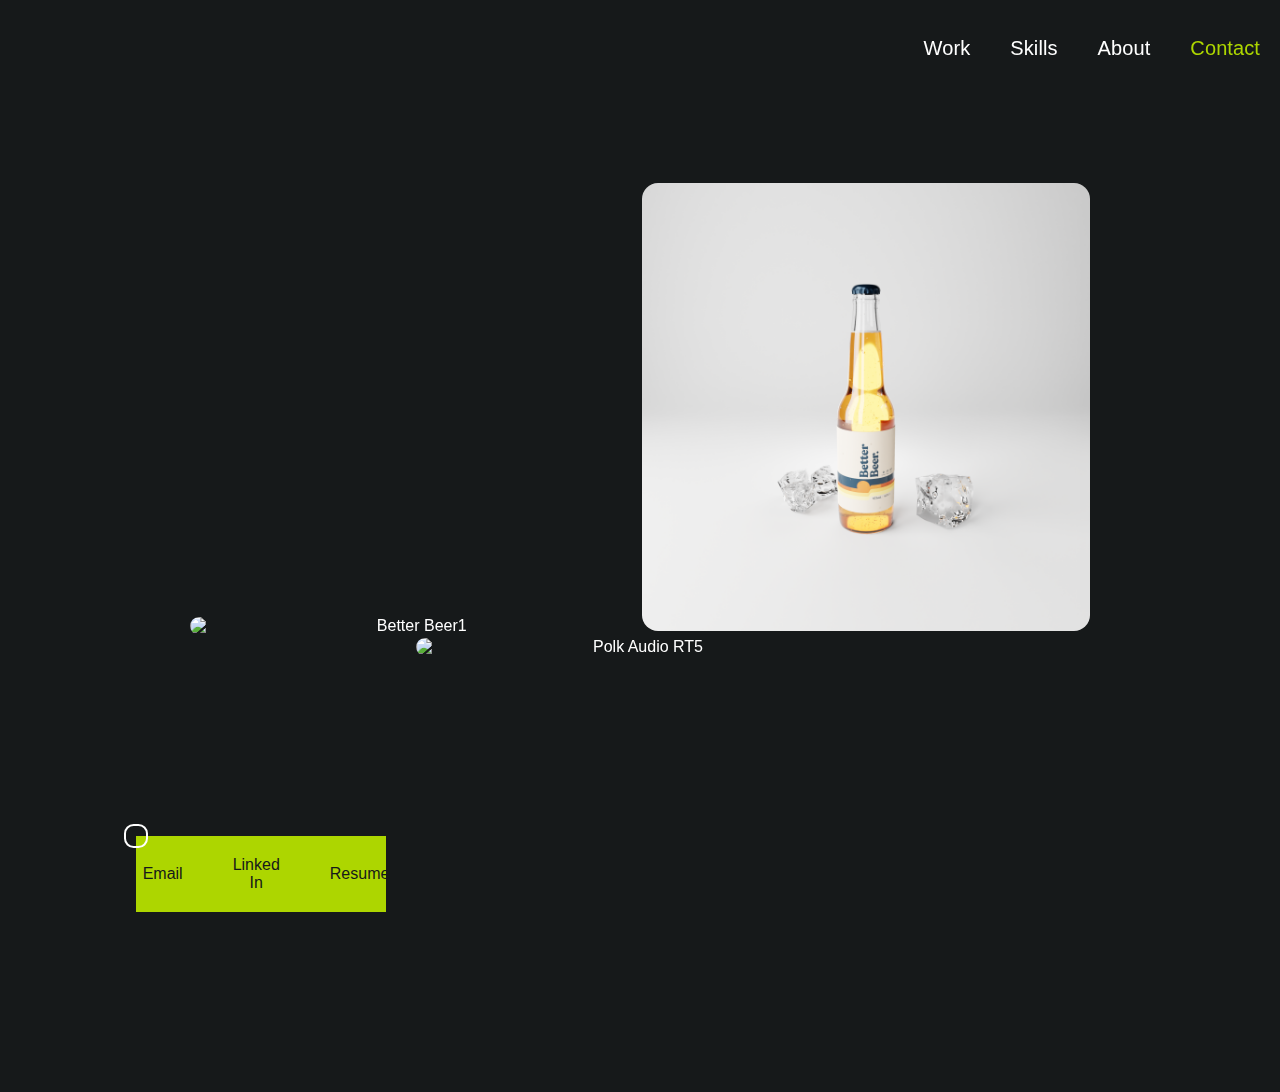
==== casestudies/3dwork.html @ d709fe8d "organised css/html into seperate files" ====
<!DOCTYPE html>
<html lang="en">

<head>
  <meta charset="UTF-8">
  <meta http-equiv="X-UA-Compatible" content="IE=edge">
  <meta name="viewport" content="width=device-width, initial-scale=1.0">
  <title>Sam Peucker Design 😇</title>
  <link href="https://cdn.jsdelivr.net/npm/bootstrap@5.1.3/dist/css/bootstrap.min.css" rel="stylesheet" integrity="sha384-1BmE4kWBq78iYhFldvKuhfTAU6auU8tT94WrHftjDbrCEXSU1oBoqyl2QvZ6jIW3" crossorigin="anonymous">
  <link rel="stylesheet" href="../css/base.css">
  <link rel="stylesheet" href="../css/renders.css">

  <link rel="preconnect" href="https://fonts.googleapis.com">
  <link rel="preconnect" href="https://fonts.gstatic.com" crossorigin>
  <link href="https://fonts.googleapis.com/css2?family=Open+Sans&display=swap" rel="stylesheet">
  <script src="https://kit.fontawesome.com/3237eade4a.js" crossorigin="anonymous"></script>
  <script src="https://unpkg.com/scrollreveal"></script>

  <!-- Hotjar Tracking Code for https://sampeucker.github.io/portfolio/ -->
<script>
  (function(h,o,t,j,a,r){
      h.hj=h.hj||function(){(h.hj.q=h.hj.q||[]).push(arguments)};
      h._hjSettings={hjid:2807323,hjsv:6};
      a=o.getElementsByTagName('head')[0];
      r=o.createElement('script');r.async=1;
      r.src=t+h._hjSettings.hjid+j+h._hjSettings.hjsv;
      a.appendChild(r);
  })(window,document,'https://static.hotjar.com/c/hotjar-','.js?sv=');
</script>

  <!-- Global site tag (gtag.js) - Google Analytics -->
<script async src="https://www.googletagmanager.com/gtag/js?id=G-L3JFZVRJGE"></script>
<script>
  window.dataLayer = window.dataLayer || [];
  function gtag(){dataLayer.push(arguments);}
  gtag('js', new Date());

  gtag('config', 'G-L3JFZVRJGE');
</script>
</head>

<body>
  <nav>
    <div id="navBody">
      <a href="#workBody" class="navItem work">Work</a>
      <a href="#skillsBody" class="navItem skills">Skills</a>
      <a href="#aboutBody" class="navItem about">About</a> 
      <a href="#contactPop" data-bs-toggle="offcanvas" role="button" class="navItem accent contact">Contact</a>
    </div>
  </nav>

  <section id="renders">
    <div>
        <img class="zoomImage intense" src="../assets/beerfinal2.png" alt="Better Beer1" data-title="Better beer bottle concept">
        <img class="zoomImage intense" src="../assets/bottleprogress3.png" alt="Better Beer2" data-title="Better beer bottle concept 2">
    </div>
    <div>
        <img class="zoomImage intense" src="../assets/polkAudio.png" alt="Polk Audio RT5" data-title="Polk Audio RT5">
    </div>
</section>

  <section class="elements">
    <div class="cursor"></div>
    <div class="offcanvas offcanvas-end" tabindex="-1" data-bs-scroll="true" id="contactPop">
      <a class="contactItem" href="mailto: sampeucker20@gmail.com">
        <i class="fa-solid fa-envelope"></i>
        Email</a>
      <a class="contactItem" href="https://www.linkedin.com/in/sam-peucker-2a1175230/" target="_blank">
        <i class="fa-brands fa-linkedin"></i>Linked In</a>
      <a class="contactItem" href="../assets/resume2022.pdf" target="_blank">
        <i class="fa-solid fa-paperclip"></i>Resume</a>
    </div>
  </section>



  <script>
    window.onload = function() {
        // Intensify all images with the 'intense' classname.
        var elements = document.querySelectorAll( '.intense' );
        Intense( elements );
    }
        </script>

</body>
<script src="https://cdn.jsdelivr.net/npm/bootstrap@5.1.3/dist/js/bootstrap.bundle.min.js" integrity="sha384-ka7Sk0Gln4gmtz2MlQnikT1wXgYsOg+OMhuP+IlRH9sENBO0LRn5q+8nbTov4+1p" crossorigin="anonymous"></script>
<script src="../js/index.js"></script>
<script src="https://ajax.googleapis.com/ajax/libs/jquery/3.1.0/jquery.min.js"></script>
<script src="../js/tilt.jquery.js"></script>
<script src="../js/intense.js"></script>
</html>
---- css/base.css ----
html, body {
    /*font-family: 'Open Sans', sans-serif;*/
    font-family: "HelveticaNeue-Light", "Helvetica Neue Light", "Helvetica Neue", Helvetica, Arial, "Lucida Grande", sans-serif; 
    font-weight: 300;
    font-weight: 300;
    background-color: #16191A;
    color: white;
    -webkit-font-smoothing: antialiased;
    scroll-behavior: smooth;
    cursor: none;
    box-sizing: border-box;

 }


 nav {
    position: fixed;
    top: 0;
    left: 0;
    width: 100%;
    z-index: 100;
    padding: 20px 0px;
}

#navBody {
    display: flex;
    justify-content: flex-end;
}

.navItem {
    font-family: "HelviticaNeue-Medium", "Helvetica Neue Medium", "HelveticaNeue-Light", "Helvetica Neue Light", "Helvetica Neue", Helvetica, Arial, "Lucida Grande", sans-serif; 
    font-style: normal;
    font-weight: 500;
    font-size: 20px;
    text-align: center;
    letter-spacing: 0.005em;
    line-height: 16px;
    padding: 20px;
    backdrop-filter: blur(00.3rem);
}



.navItem:hover {
    border-bottom: 2px solid white;
    margin-bottom: -2px;
    color: #ADD600;
    cursor: none;
}

.contact:hover {
    border-bottom: 2px solid #ADD600;
    margin-bottom: -2px;
}

@media screen and (max-width: 600px) {
    .quote {
        font-size: 26px !important;
    }
    .skillCard svg {
        width: 85px;
    }
    .skillCard {
        margin: 10px;
    }
    nav {
        display: none;
    }
    .cursor {
        display: none;
    }
    html {
        overflow: auto;
    }
}



.offcanvas {
    width: 250px;
    background-color: #add600;
    display: flex;
    z-index: 1041;
    justify-content: center;

}

.contactItem {
    font-size: 16px;
    display: flex;
    margin: 15px;
    align-items: center;
    color: #16191A;
    padding: 5px;
    border-radius: 0.2rem;
    justify-content: center;
}

.contactItem:hover {
    color: #16191A;
    background-color: #cbcbcb;
}


i {
    font-size: 24px;
    margin-right: 10px  ;
}

a {
    all: unset;
}


.cursor {
    width: 20px;
    height: 20px;
    border-radius: 40%;
    border: solid white 2px;
    pointer-events: none;
    transform: translate(-50%, -50%);
    position: fixed;
    z-index: 1042;
}
---- css/renders.css ----
html, body {
    font-family: "HelveticaNeue-Light", "Helvetica Neue Light", "Helvetica Neue", Helvetica, Arial, "Lucida Grande", sans-serif; 
    font-weight: 300;
    font-weight: 300;
    background-color: #16191A;
    color: white;
    -webkit-font-smoothing: antialiased;
    scroll-behavior: smooth;
    cursor: none;
    box-sizing: border-box;
}

.arrow  {
    padding: 20px;
}

.accent {
    color: #ADD600;
}

a {
    all: unset;
}

section {
    margin: 20vh 10vw;
    text-align: center;
}


.zoomImage {
    width: 35vw;
    display: inline-block;
    -webkit-backface-visibility: hidden;
    -ms-transform: translateZ(0);
    -webkit-transform: translateZ(0); 
    transform: translateZ(0);
    border-radius: 1rem;
    margin-top: 0.2rem;
}
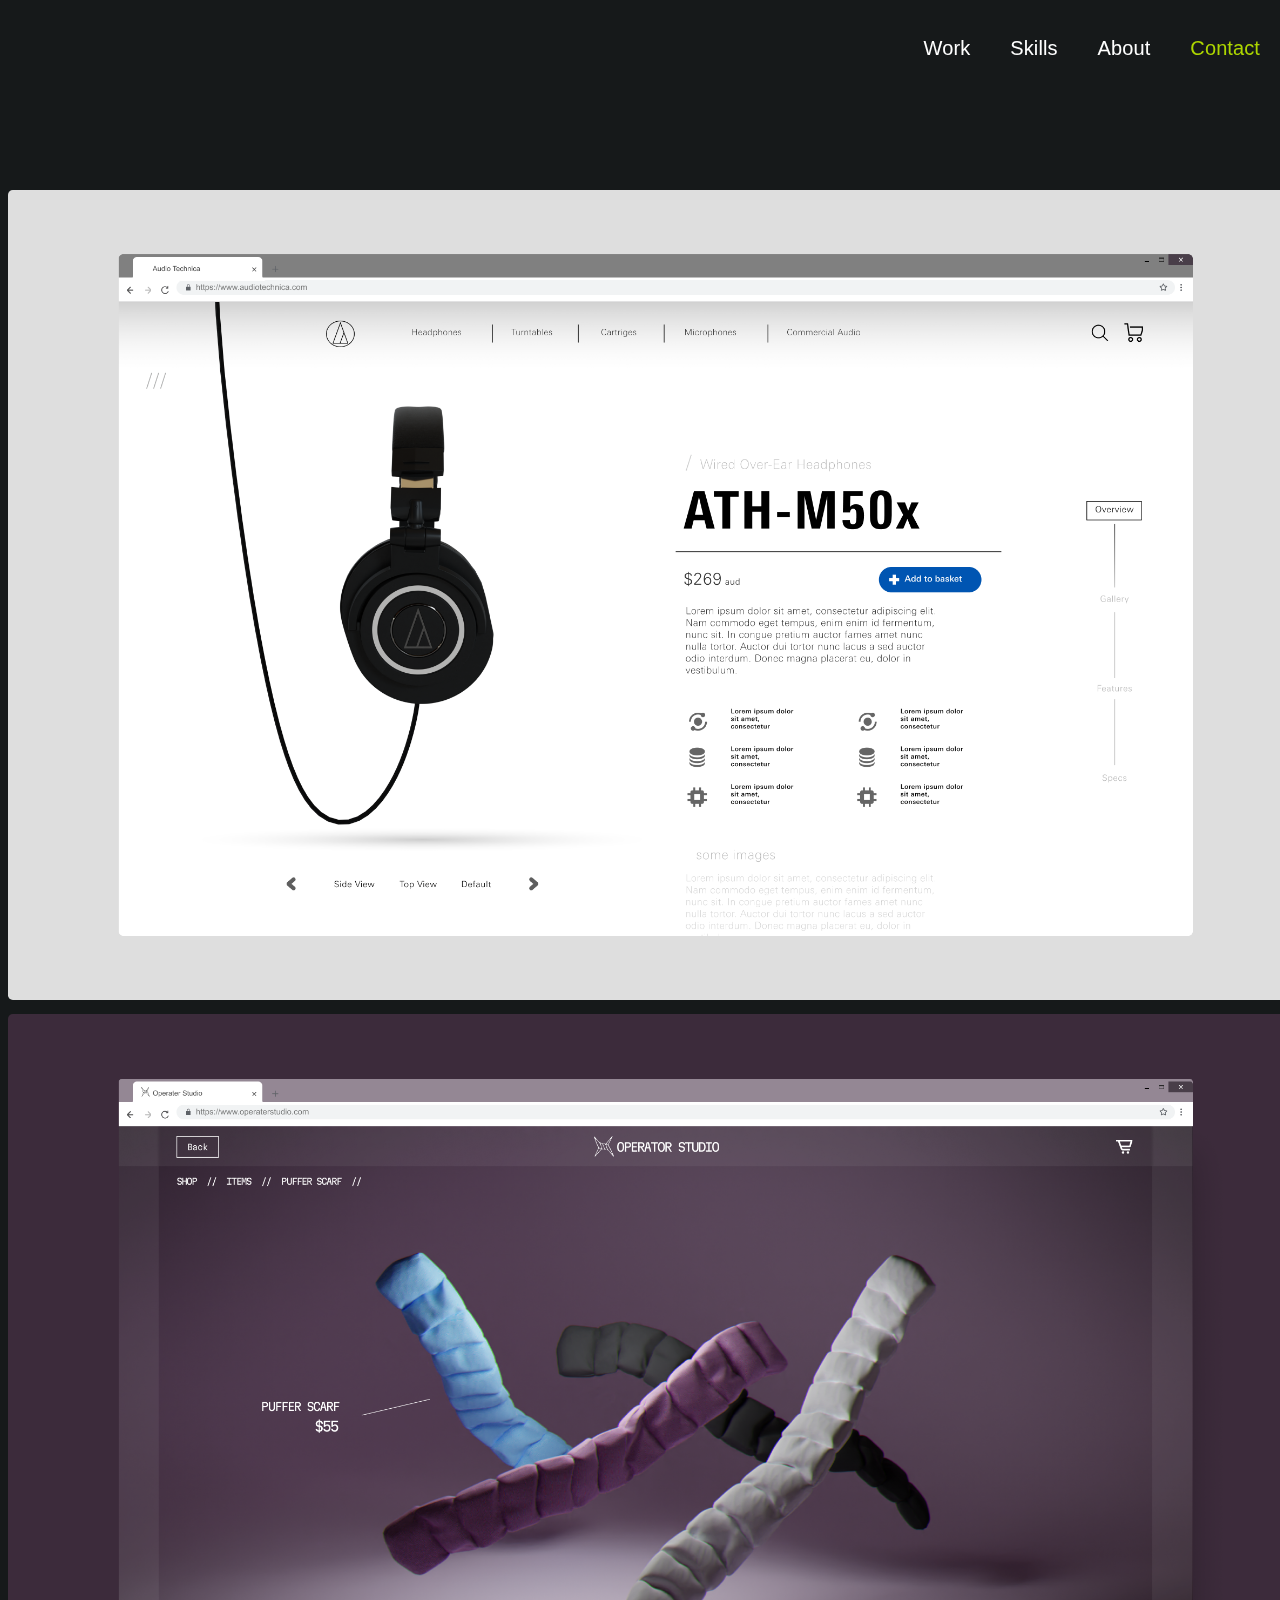
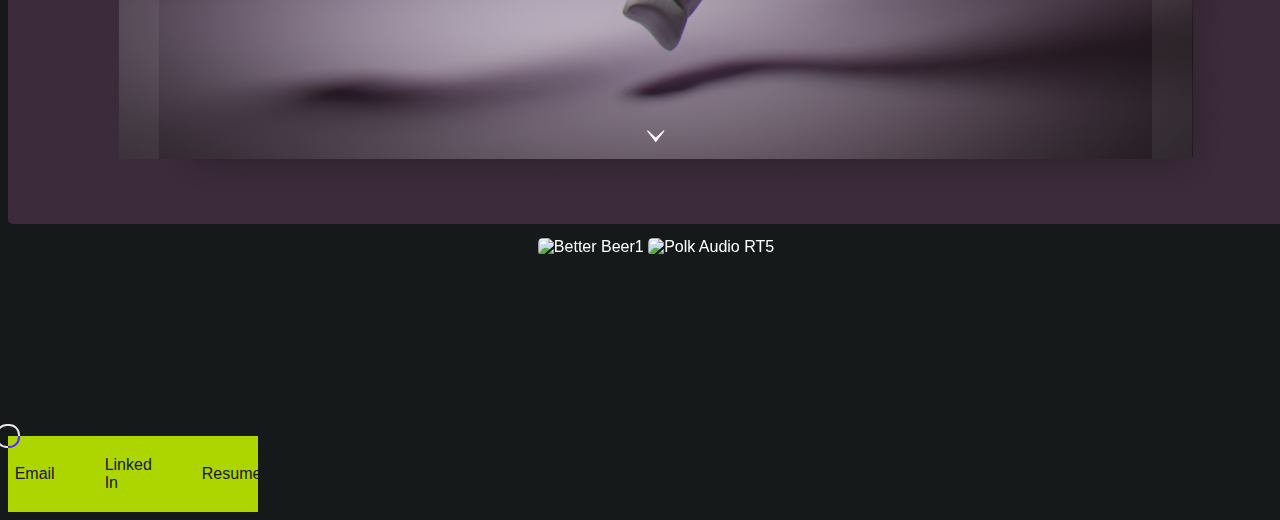
==== commit 0937c6fe: "added to renders" ====
--- a/casestudies/3dwork.html
+++ b/casestudies/3dwork.html
@@ -51,13 +51,34 @@
 
   <section id="renders">
     <div>
-        <img class="zoomImage intense" src="../assets/beerfinal2.png" alt="Better Beer1" data-title="Better beer bottle concept">
-        <img class="zoomImage intense" src="../assets/bottleprogress3.png" alt="Better Beer2" data-title="Better beer bottle concept 2">
-    </div>
+
+
+        <img class="displayFull" src="../assets/athm50x.png" alt="Headphones" data-title="Audio Technica re">
+        <img class="displayFull" src="../assets/scarf.png" alt="Puffer Scarf mockup" data-title="Operater Studio mockup">
+        <img class="displayHalf intense" src="../assets/beerfinal2.png" alt="Better Beer1" data-title="Better beer bottle concept">
+        <img class="displayHalf intense" src="../assets/polkAudio.png" alt="Polk Audio RT5" data-title="Polk Audio RT5">
     <div>
-        <img class="zoomImage intense" src="../assets/polkAudio.png" alt="Polk Audio RT5" data-title="Polk Audio RT5">
     </div>
 </section>
+
+
+
+
+
+
+
+
+
+
+
+
+
+
+
+
+
+
+
 
   <section class="elements">
     <div class="cursor"></div>
@@ -71,6 +92,24 @@
         <i class="fa-solid fa-paperclip"></i>Resume</a>
     </div>
   </section>
+
+
+
+
+
+
+
+
+
+
+
+
+
+
+
+
+
+
 
 
 
--- a/css/base.css
+++ b/css/base.css
@@ -111,14 +111,18 @@
     all: unset;
 }
 
+.accent {
+    color: #ADD600;
+}
 
 .cursor {
     width: 20px;
     height: 20px;
-    border-radius: 40%;
     border: solid white 2px;
+    border-radius: 45%;
     pointer-events: none;
     transform: translate(-50%, -50%);
     position: fixed;
     z-index: 1042;
+    mix-blend-mode: difference;
 }
--- a/css/renders.css
+++ b/css/renders.css
@@ -22,19 +22,34 @@
     all: unset;
 }
 
-section {
-    margin: 20vh 10vw;
+#renders {
+    margin: 20vh 0vw !important; 
     text-align: center;
+    display: flex;
+    justify-content: space-evenly;
 }
 
 
-.zoomImage {
-    width: 35vw;
-    display: inline-block;
+
+
+.displayFull {
+    height: 90vh;
     -webkit-backface-visibility: hidden;
     -ms-transform: translateZ(0);
     -webkit-transform: translateZ(0); 
     transform: translateZ(0);
-    border-radius: 1rem;
-    margin-top: 0.2rem;
+    border-radius: 0.3rem;
+    margin-top: 10px;
 }
+
+
+
+.displayHalf {
+    width: 45%;
+    margin-top: 10px;
+    -webkit-backface-visibility: hidden;
+    -ms-transform: translateZ(0);
+    -webkit-transform: translateZ(0); 
+    transform: translateZ(0);
+    border-radius: 0.3rem;
+}
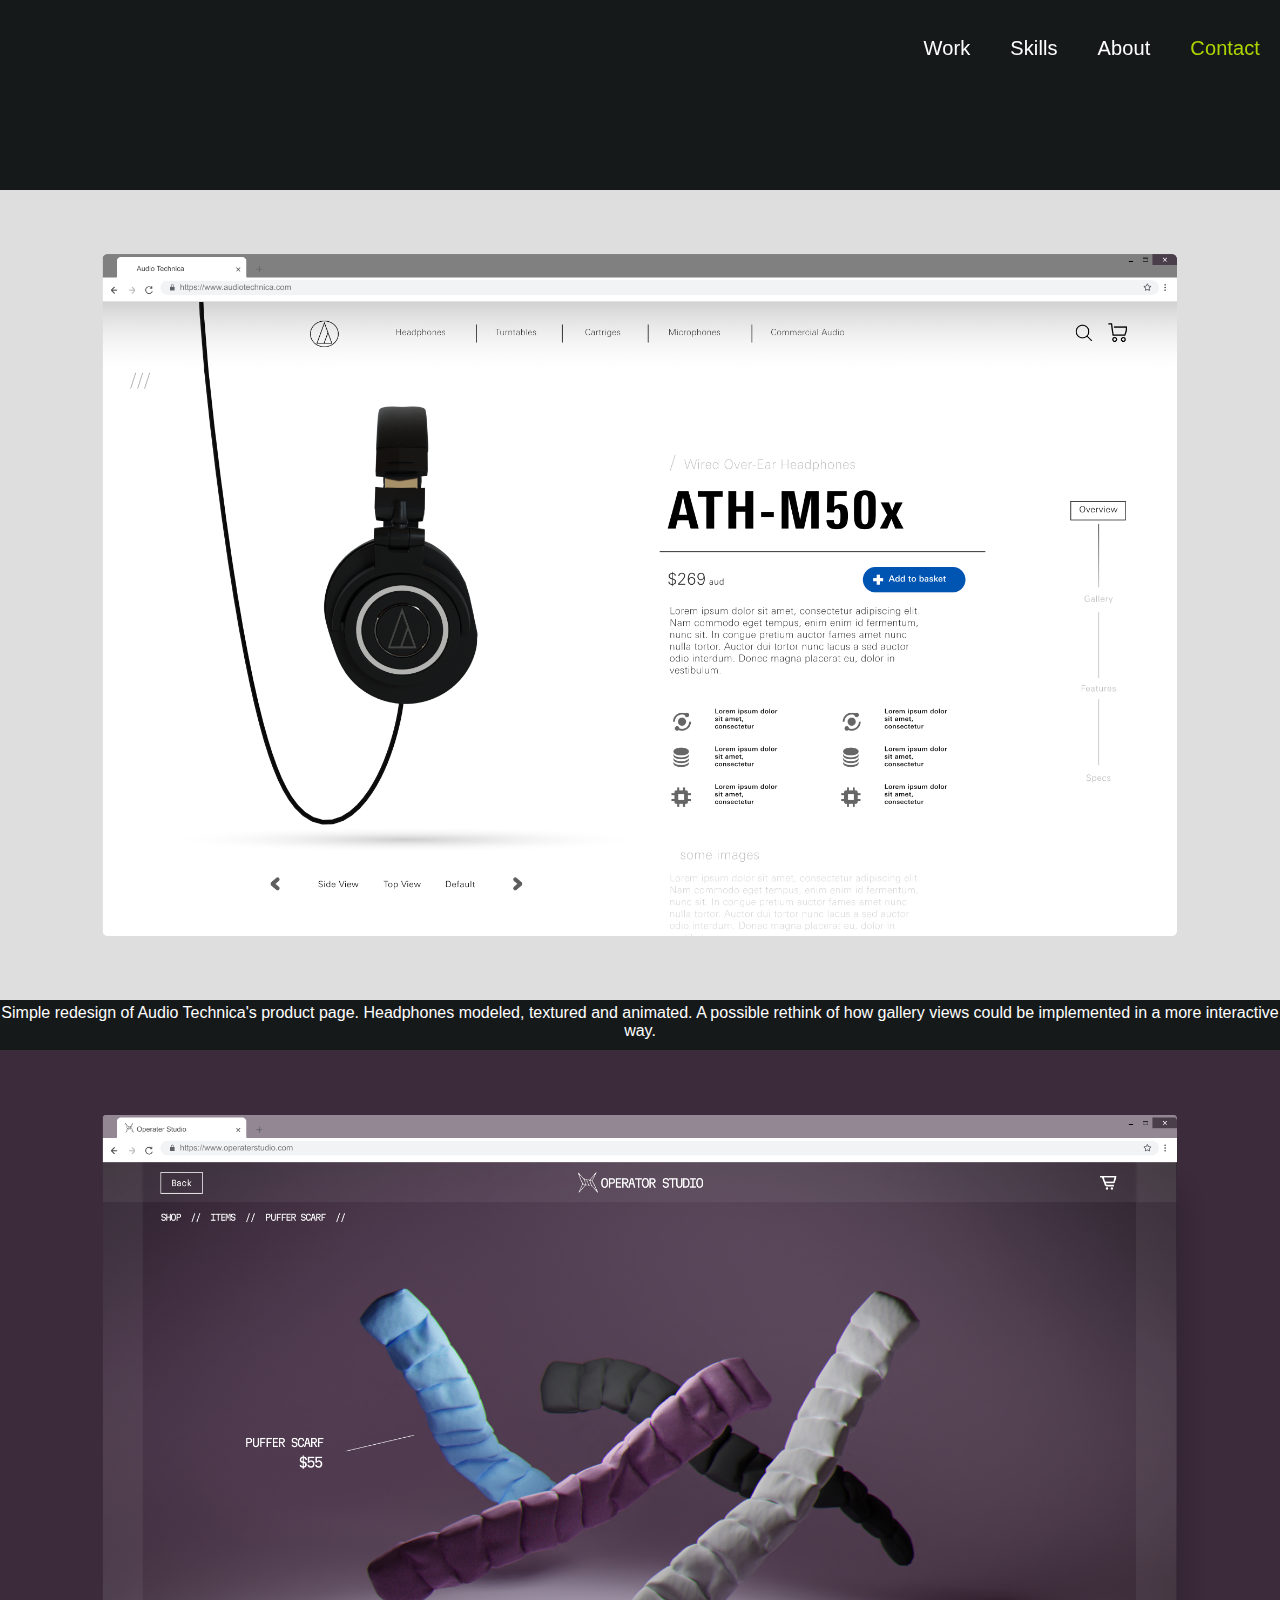
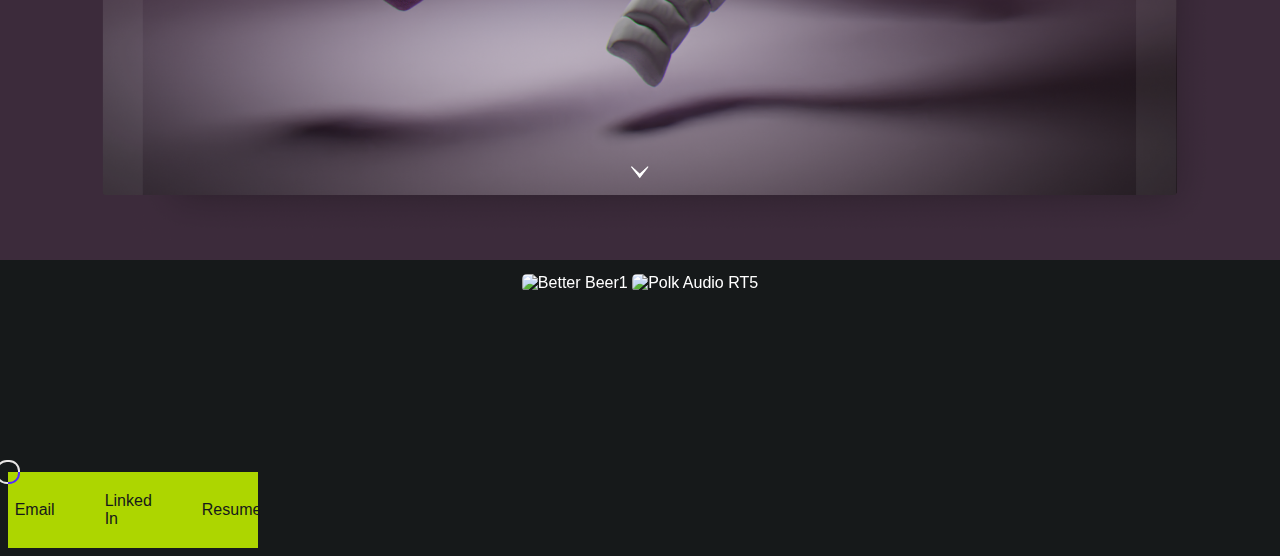
==== commit 5ad5aa20: "okiedokie" ====
--- a/casestudies/3dwork.html
+++ b/casestudies/3dwork.html
@@ -53,7 +53,8 @@
     <div>
 
 
-        <img class="displayFull" src="../assets/athm50x.png" alt="Headphones" data-title="Audio Technica re">
+        <img class="displayFull" src="../assets/athm50x.png" alt="Headphones" data-title="Audio Technica redesign">
+        <div class="description">Simple redesign of Audio Technica's product page. Headphones modeled, textured and animated. A possible rethink of how gallery views could be implemented in a more interactive way.</div>
         <img class="displayFull" src="../assets/scarf.png" alt="Puffer Scarf mockup" data-title="Operater Studio mockup">
         <img class="displayHalf intense" src="../assets/beerfinal2.png" alt="Better Beer1" data-title="Better beer bottle concept">
         <img class="displayHalf intense" src="../assets/polkAudio.png" alt="Polk Audio RT5" data-title="Polk Audio RT5">
--- a/css/renders.css
+++ b/css/renders.css
@@ -26,7 +26,7 @@
     margin: 20vh 0vw !important; 
     text-align: center;
     display: flex;
-    justify-content: space-evenly;
+    justify-content: center;
 }
 
 
@@ -42,6 +42,10 @@
     margin-top: 10px;
 }
 
+.description {
+   display: inline-block;
+    
+}
 
 
 .displayHalf {
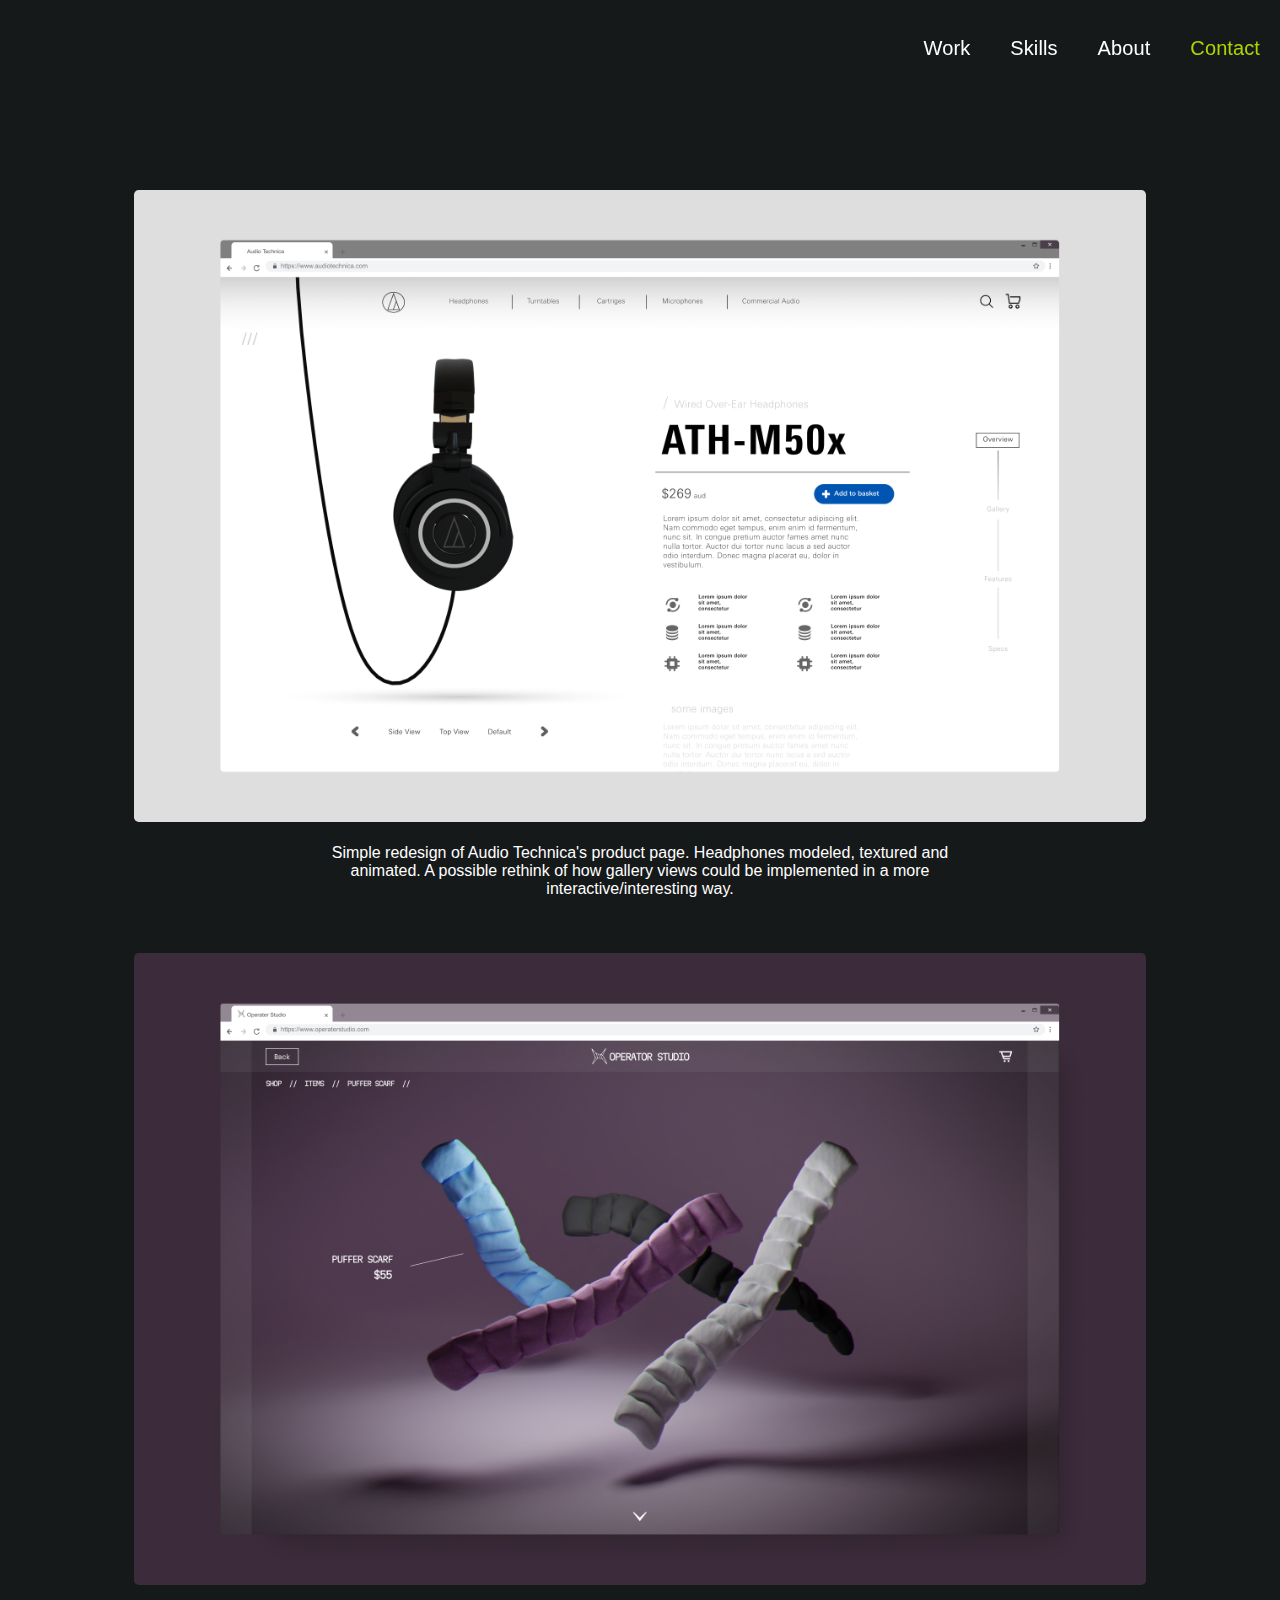
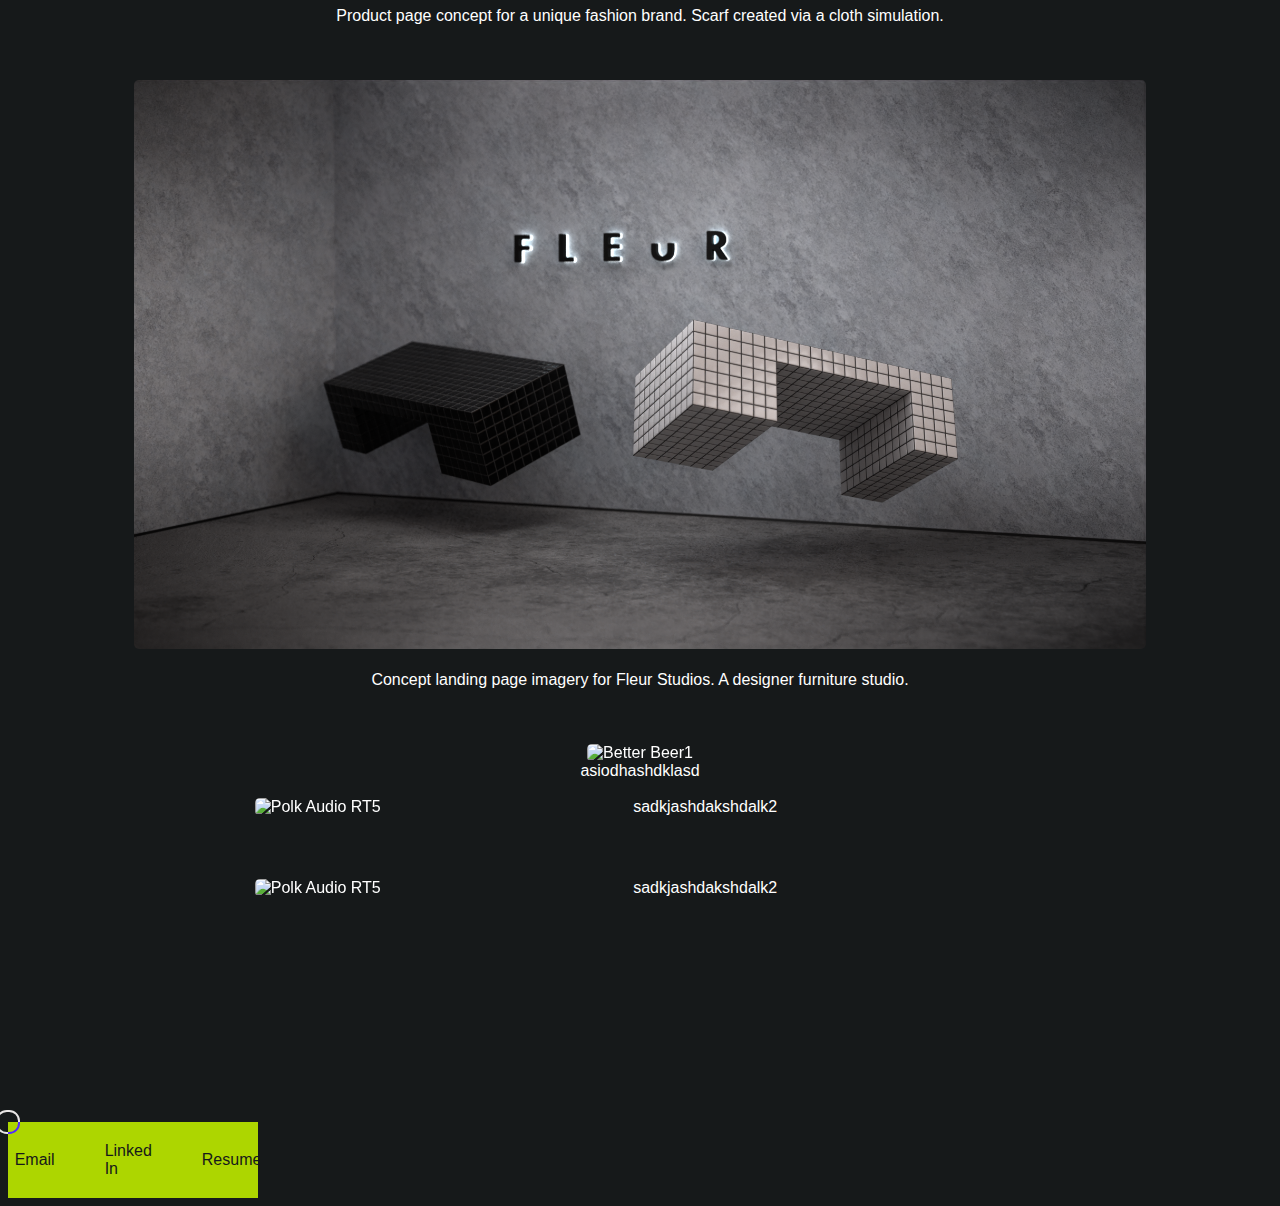
==== commit 1570840f: "fixed assets" ====
--- a/casestudies/3dwork.html
+++ b/casestudies/3dwork.html
@@ -53,12 +53,27 @@
     <div>
 
 
-        <img class="displayFull" src="../assets/athm50x.png" alt="Headphones" data-title="Audio Technica redesign">
-        <div class="description">Simple redesign of Audio Technica's product page. Headphones modeled, textured and animated. A possible rethink of how gallery views could be implemented in a more interactive way.</div>
+       <div class="container"> 
+      <img class="displayFull" src="../assets/athm50x.png" alt="Headphones" data-title="Audio Technica redesign">
+        <div class="description">Simple redesign of Audio Technica's product page. Headphones modeled, textured and animated. A possible rethink of how gallery views could be implemented in a more interactive/interesting way.</div>
+      </div>
+      <div class="container">
         <img class="displayFull" src="../assets/scarf.png" alt="Puffer Scarf mockup" data-title="Operater Studio mockup">
+     <div class="description">Product page concept for a unique fashion brand. Scarf created via a cloth simulation.</div>
+      </div>
+      <div class="container">
+        <img class="displayFull" src="../assets/fleur.png" alt="Puffer Scarf mockup" data-title="Operater Studio mockup">
+     <div class="description">Concept landing page imagery for Fleur Studios. A designer furniture studio.</div>
+      </div>
+
         <img class="displayHalf intense" src="../assets/beerfinal2.png" alt="Better Beer1" data-title="Better beer bottle concept">
+       <div class="decription">asiodhashdklasd</div>
         <img class="displayHalf intense" src="../assets/polkAudio.png" alt="Polk Audio RT5" data-title="Polk Audio RT5">
-    <div>
+   <div class="description">sadkjashdakshdalk2</div>
+        <div>
+          <img class="displayHalf intense" src="../assets/ck.png" alt="Polk Audio RT5" data-title="Polk Audio RT5">
+   <div class="description">sadkjashdakshdalk2</div>
+ 
     </div>
 </section>
 
--- a/css/renders.css
+++ b/css/renders.css
@@ -33,7 +33,7 @@
 
 
 .displayFull {
-    height: 90vh;
+    width: 80%;
     -webkit-backface-visibility: hidden;
     -ms-transform: translateZ(0);
     -webkit-transform: translateZ(0); 
@@ -44,6 +44,10 @@
 
 .description {
    display: inline-block;
+   width: 50vw;
+  padding-top: 2vh;
+  padding-bottom: 5vh;
+
     
 }
 
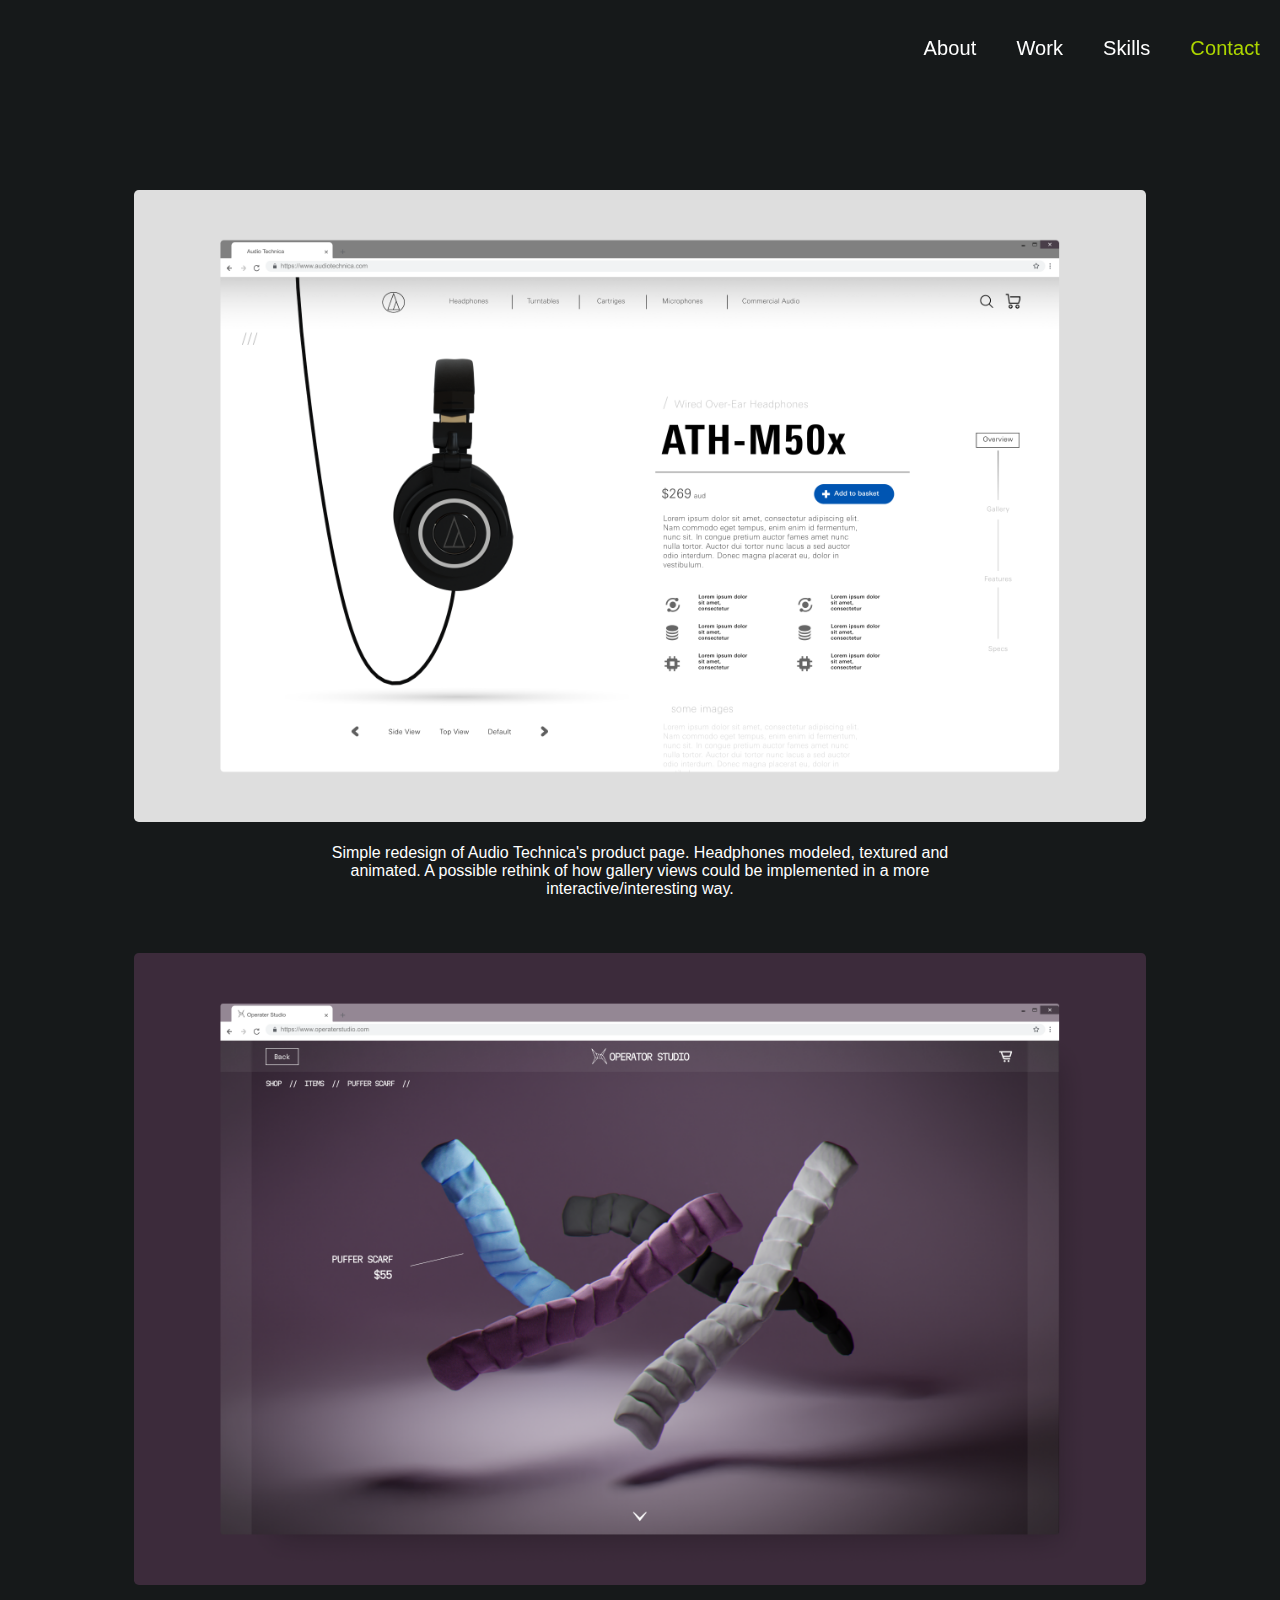
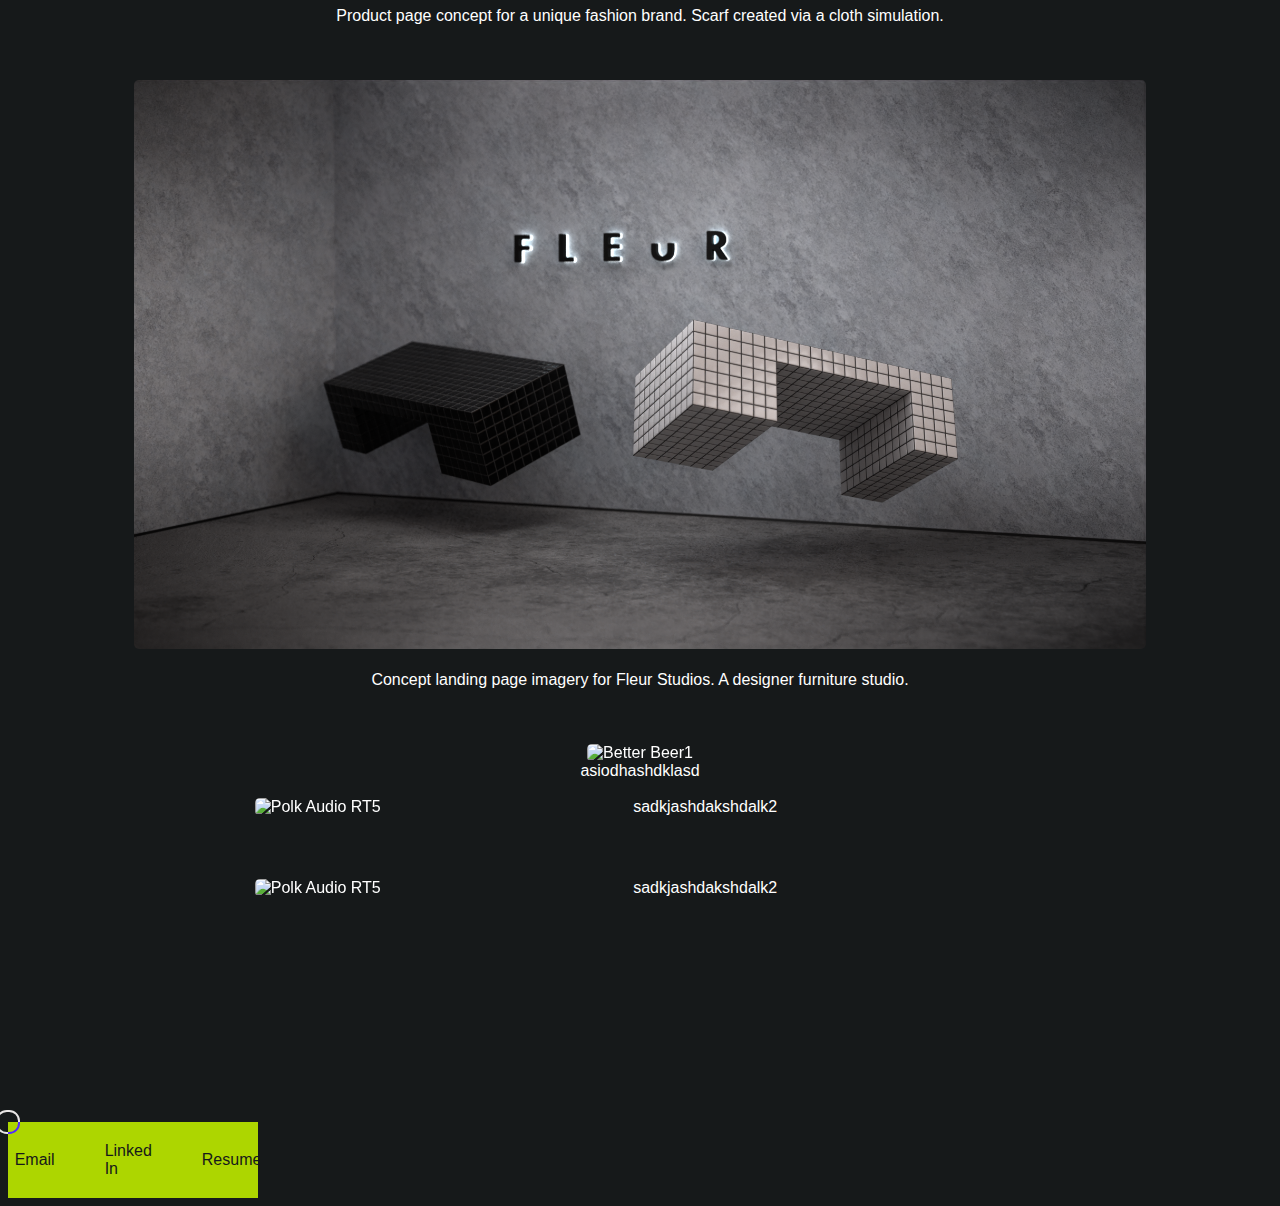
==== commit 6e61a88a: "as" ====
--- a/casestudies/3dwork.html
+++ b/casestudies/3dwork.html
@@ -42,9 +42,9 @@
 <body>
   <nav>
     <div id="navBody">
+      <a href="#aboutBody" class="navItem about">About</a> 
       <a href="#workBody" class="navItem work">Work</a>
       <a href="#skillsBody" class="navItem skills">Skills</a>
-      <a href="#aboutBody" class="navItem about">About</a> 
       <a href="#contactPop" data-bs-toggle="offcanvas" role="button" class="navItem accent contact">Contact</a>
     </div>
   </nav>
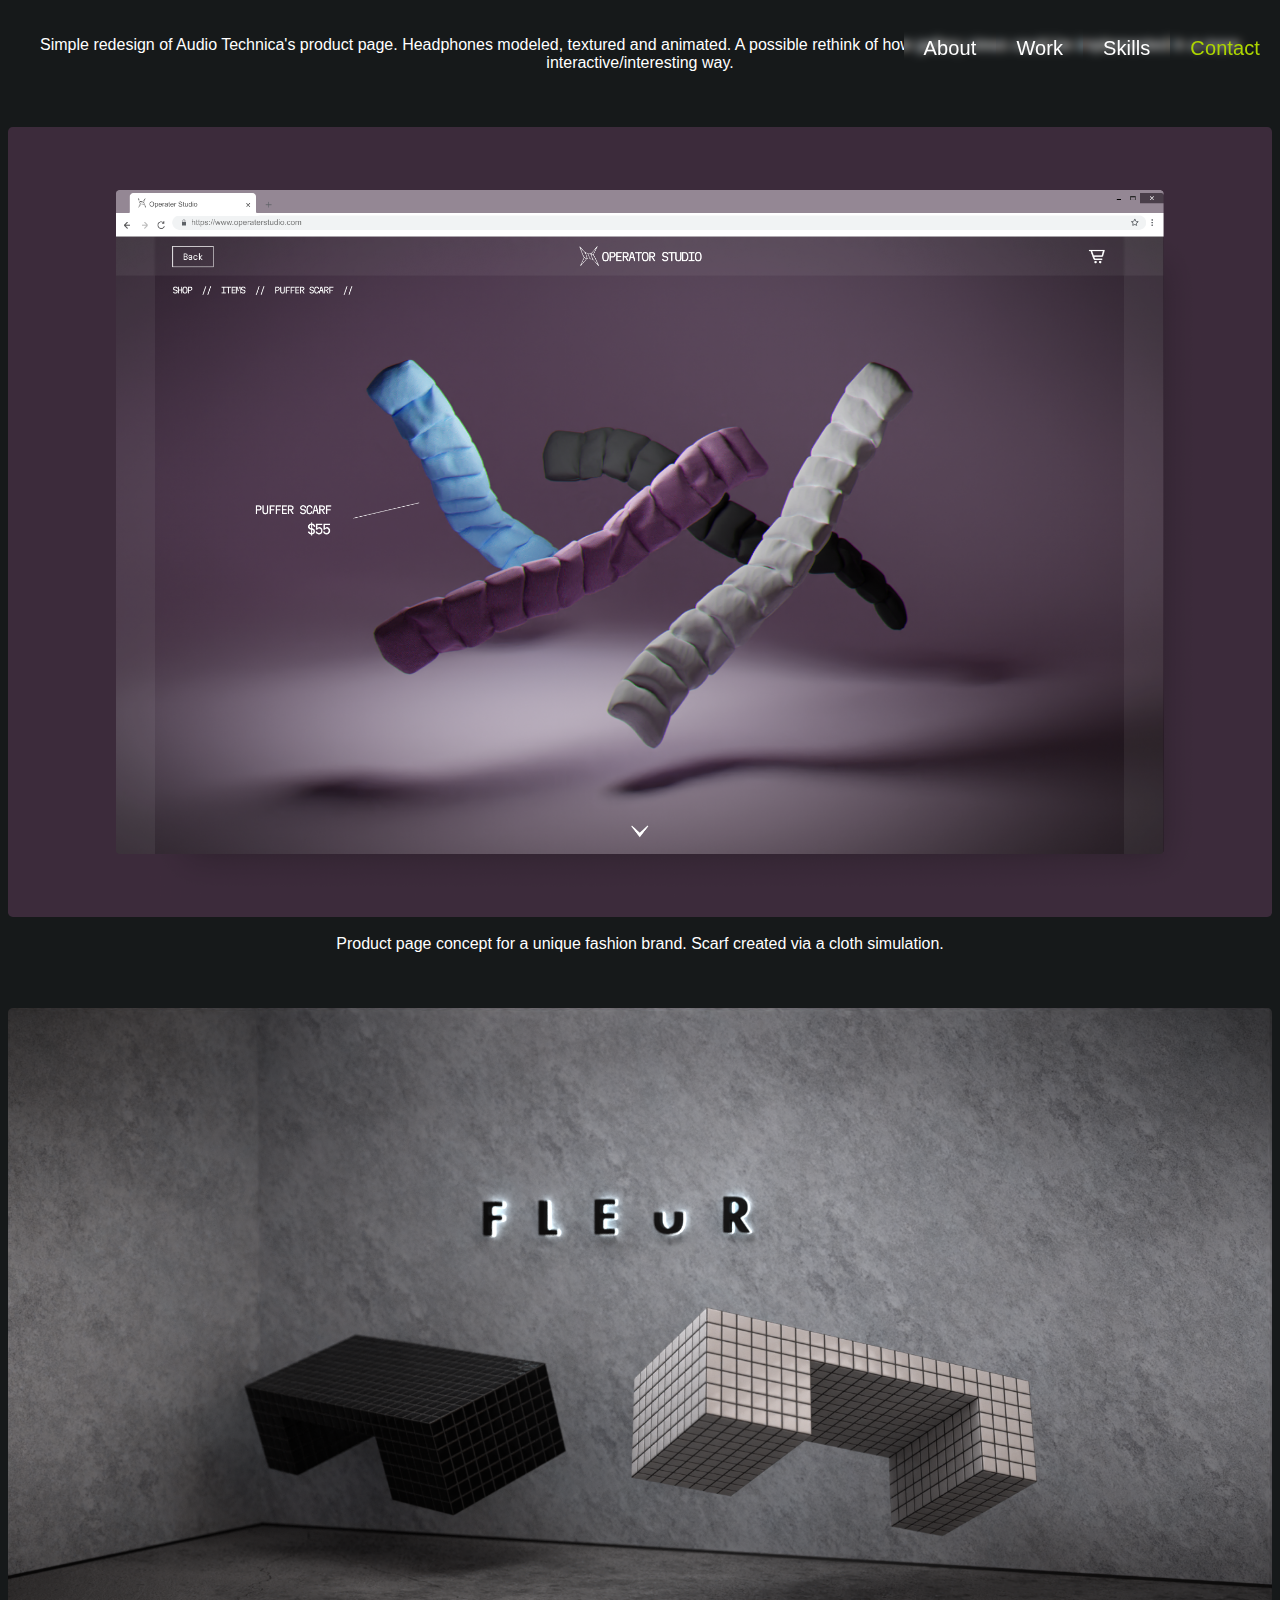
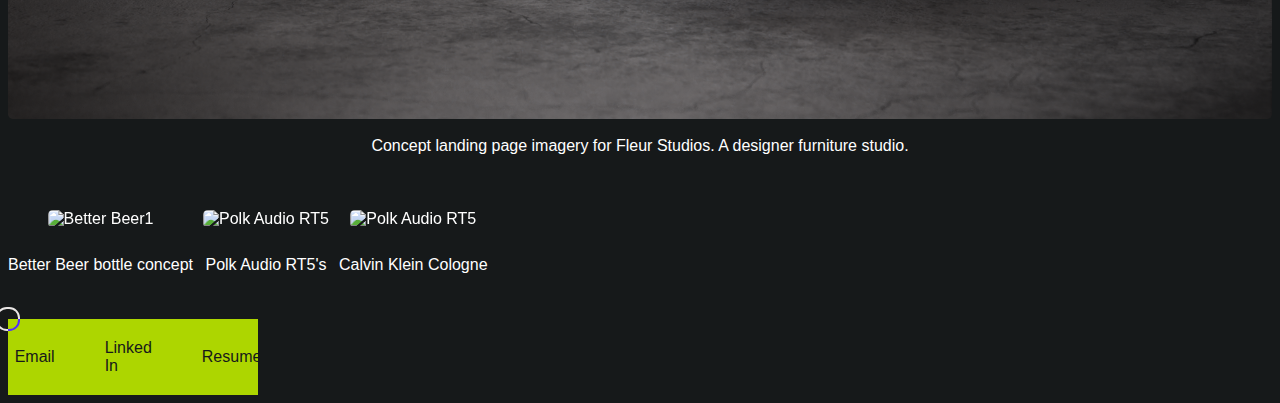
==== commit 9e051e48: "fixed renders page" ====
--- a/casestudies/3dwork.html
+++ b/casestudies/3dwork.html
@@ -6,7 +6,8 @@
   <meta http-equiv="X-UA-Compatible" content="IE=edge">
   <meta name="viewport" content="width=device-width, initial-scale=1.0">
   <title>Sam Peucker Design 😇</title>
-  <link href="https://cdn.jsdelivr.net/npm/bootstrap@5.1.3/dist/css/bootstrap.min.css" rel="stylesheet" integrity="sha384-1BmE4kWBq78iYhFldvKuhfTAU6auU8tT94WrHftjDbrCEXSU1oBoqyl2QvZ6jIW3" crossorigin="anonymous">
+  <link href="https://cdn.jsdelivr.net/npm/bootstrap@5.1.3/dist/css/bootstrap.min.css" rel="stylesheet"
+    integrity="sha384-1BmE4kWBq78iYhFldvKuhfTAU6auU8tT94WrHftjDbrCEXSU1oBoqyl2QvZ6jIW3" crossorigin="anonymous">
   <link rel="stylesheet" href="../css/base.css">
   <link rel="stylesheet" href="../css/renders.css">
 
@@ -17,32 +18,32 @@
   <script src="https://unpkg.com/scrollreveal"></script>
 
   <!-- Hotjar Tracking Code for https://sampeucker.github.io/portfolio/ -->
-<script>
-  (function(h,o,t,j,a,r){
-      h.hj=h.hj||function(){(h.hj.q=h.hj.q||[]).push(arguments)};
-      h._hjSettings={hjid:2807323,hjsv:6};
-      a=o.getElementsByTagName('head')[0];
-      r=o.createElement('script');r.async=1;
-      r.src=t+h._hjSettings.hjid+j+h._hjSettings.hjsv;
+  <script>
+    (function (h, o, t, j, a, r) {
+      h.hj = h.hj || function () { (h.hj.q = h.hj.q || []).push(arguments) };
+      h._hjSettings = { hjid: 2807323, hjsv: 6 };
+      a = o.getElementsByTagName('head')[0];
+      r = o.createElement('script'); r.async = 1;
+      r.src = t + h._hjSettings.hjid + j + h._hjSettings.hjsv;
       a.appendChild(r);
-  })(window,document,'https://static.hotjar.com/c/hotjar-','.js?sv=');
-</script>
+    })(window, document, 'https://static.hotjar.com/c/hotjar-', '.js?sv=');
+  </script>
 
   <!-- Global site tag (gtag.js) - Google Analytics -->
-<script async src="https://www.googletagmanager.com/gtag/js?id=G-L3JFZVRJGE"></script>
-<script>
-  window.dataLayer = window.dataLayer || [];
-  function gtag(){dataLayer.push(arguments);}
-  gtag('js', new Date());
+  <script async src="https://www.googletagmanager.com/gtag/js?id=G-L3JFZVRJGE"></script>
+  <script>
+    window.dataLayer = window.dataLayer || [];
+    function gtag() { dataLayer.push(arguments); }
+    gtag('js', new Date());
 
-  gtag('config', 'G-L3JFZVRJGE');
-</script>
+    gtag('config', 'G-L3JFZVRJGE');
+  </script>
 </head>
 
 <body>
   <nav>
     <div id="navBody">
-      <a href="#aboutBody" class="navItem about">About</a> 
+      <a href="#aboutBody" class="navItem about">About</a>
       <a href="#workBody" class="navItem work">Work</a>
       <a href="#skillsBody" class="navItem skills">Skills</a>
       <a href="#contactPop" data-bs-toggle="offcanvas" role="button" class="navItem accent contact">Contact</a>
@@ -53,29 +54,49 @@
     <div>
 
 
-       <div class="container"> 
-      <img class="displayFull" src="../assets/athm50x.png" alt="Headphones" data-title="Audio Technica redesign">
-        <div class="description">Simple redesign of Audio Technica's product page. Headphones modeled, textured and animated. A possible rethink of how gallery views could be implemented in a more interactive/interesting way.</div>
+      <div class="container">
+        <lottie-player class="displayFull" src="../assets/headphone.json" background="transparent" speed="2"
+          mode="PlayMode.Bounce" loop autoplay></lottie-player>
+        <div class="description">Simple redesign of Audio Technica's product page. Headphones modeled, textured and
+          animated. A possible rethink of how gallery views could be implemented in a more interactive/interesting way.
+        </div>
       </div>
       <div class="container">
-        <img class="displayFull" src="../assets/scarf.png" alt="Puffer Scarf mockup" data-title="Operater Studio mockup">
-     <div class="description">Product page concept for a unique fashion brand. Scarf created via a cloth simulation.</div>
+        <img class="displayFull" src="../assets/scarf.png" alt="Puffer Scarf mockup"
+          data-title="Operater Studio mockup">
+        <div class="description">Product page concept for a unique fashion brand. Scarf created via a cloth simulation.
+        </div>
       </div>
       <div class="container">
-        <img class="displayFull" src="../assets/fleur.png" alt="Puffer Scarf mockup" data-title="Operater Studio mockup">
-     <div class="description">Concept landing page imagery for Fleur Studios. A designer furniture studio.</div>
+        <img class="displayFull" src="../assets/fleur.png" alt="Puffer Scarf mockup"
+          data-title="Operater Studio mockup">
+        <div class="description">Concept landing page imagery for Fleur Studios. A designer furniture studio.</div>
       </div>
 
-        <img class="displayHalf intense" src="../assets/beerfinal2.png" alt="Better Beer1" data-title="Better beer bottle concept">
-       <div class="decription">asiodhashdklasd</div>
-        <img class="displayHalf intense" src="../assets/polkAudio.png" alt="Polk Audio RT5" data-title="Polk Audio RT5">
-   <div class="description">sadkjashdakshdalk2</div>
-        <div>
-          <img class="displayHalf intense" src="../assets/ck.png" alt="Polk Audio RT5" data-title="Polk Audio RT5">
-   <div class="description">sadkjashdakshdalk2</div>
- 
+
+
+
+      <div>
+        <div class="container2">
+          <div>
+            <img class="displayHalf intense" src="../assets/beerfinal2.png" alt="Better Beer1"
+              data-title="Better beer bottle concept">
+            <div class="description">Better Beer bottle concept</div>
+          </div>
+          <div>
+            <img class="displayHalf intense" src="../assets/polkAudio.png" alt="Polk Audio RT5"
+              data-title="Polk Audio RT5">
+            <div class="description">Polk Audio RT5's</div>
+          </div>
+          <div>
+            <img class="displayHalf intense" src="../assets/ck.png" alt="Polk Audio RT5" data-title="Polk Audio RT5">
+            <div class="description">Calvin Klein Cologne</div>
+          </div>
+        </div>
+      </div>
+
     </div>
-</section>
+  </section>
 
 
 
@@ -130,17 +151,20 @@
 
 
   <script>
-    window.onload = function() {
-        // Intensify all images with the 'intense' classname.
-        var elements = document.querySelectorAll( '.intense' );
-        Intense( elements );
+    window.onload = function () {
+      // Intensify all images with the 'intense' classname.
+      var elements = document.querySelectorAll('.intense');
+      Intense(elements);
     }
-        </script>
+  </script>
 
 </body>
-<script src="https://cdn.jsdelivr.net/npm/bootstrap@5.1.3/dist/js/bootstrap.bundle.min.js" integrity="sha384-ka7Sk0Gln4gmtz2MlQnikT1wXgYsOg+OMhuP+IlRH9sENBO0LRn5q+8nbTov4+1p" crossorigin="anonymous"></script>
+<script src="https://cdn.jsdelivr.net/npm/bootstrap@5.1.3/dist/js/bootstrap.bundle.min.js"
+  integrity="sha384-ka7Sk0Gln4gmtz2MlQnikT1wXgYsOg+OMhuP+IlRH9sENBO0LRn5q+8nbTov4+1p" crossorigin="anonymous"></script>
 <script src="../js/index.js"></script>
 <script src="https://ajax.googleapis.com/ajax/libs/jquery/3.1.0/jquery.min.js"></script>
 <script src="../js/tilt.jquery.js"></script>
 <script src="../js/intense.js"></script>
-</html>
+<script src="https://unpkg.com/@lottiefiles/lottie-player@latest/dist/lottie-player.js"></script>
+
+</html>--- a/css/renders.css
+++ b/css/renders.css
@@ -23,28 +23,50 @@
 }
 
 #renders {
-    margin: 20vh 0vw !important; 
+    margin: 20vh 20 vw !important; 
     text-align: center;
     display: flex;
     justify-content: center;
+
 }
 
 
+.container {
+    border-radius: 0.3rem;
+    display: flex;
+    flex-flow: column;
+    justify-content: center;
+    align-items: center;
+}
 
 
+.container2 {
+    border-radius: 0.3rem;
+    display: flex;
+}
+
 .displayFull {
-    width: 80%;
+    width: 100%;
+    border-radius: 0.3rem;
+    margin-top: 10px;
+    display: flex;
+    justify-content: center;
+    align-items: center;
+    align-content: center;
+    
+}
+
+.displayHalf {
+    width: 500px;
+margin: 10px;
     -webkit-backface-visibility: hidden;
     -ms-transform: translateZ(0);
     -webkit-transform: translateZ(0); 
     transform: translateZ(0);
     border-radius: 0.3rem;
-    margin-top: 10px;
 }
 
 .description {
-   display: inline-block;
-   width: 50vw;
   padding-top: 2vh;
   padding-bottom: 5vh;
 
@@ -52,12 +74,3 @@
 }
 
 
-.displayHalf {
-    width: 45%;
-    margin-top: 10px;
-    -webkit-backface-visibility: hidden;
-    -ms-transform: translateZ(0);
-    -webkit-transform: translateZ(0); 
-    transform: translateZ(0);
-    border-radius: 0.3rem;
-}
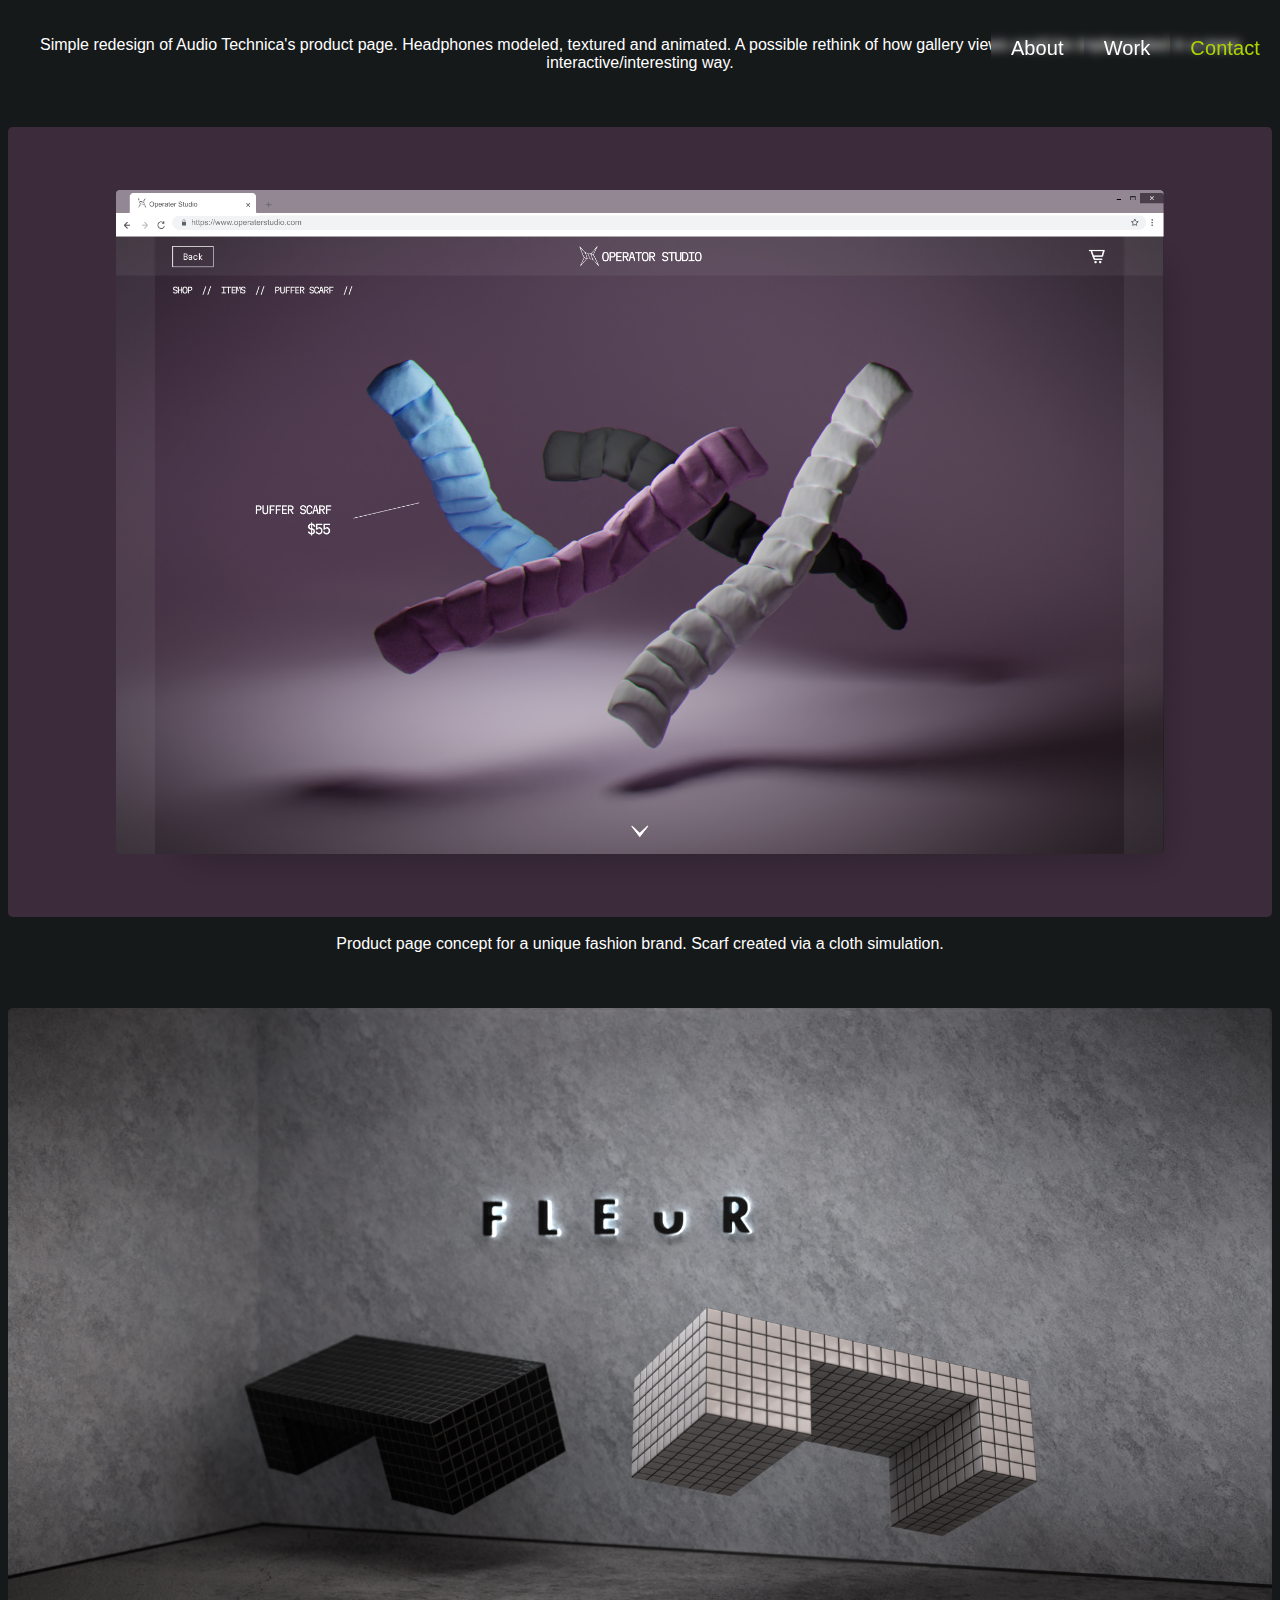
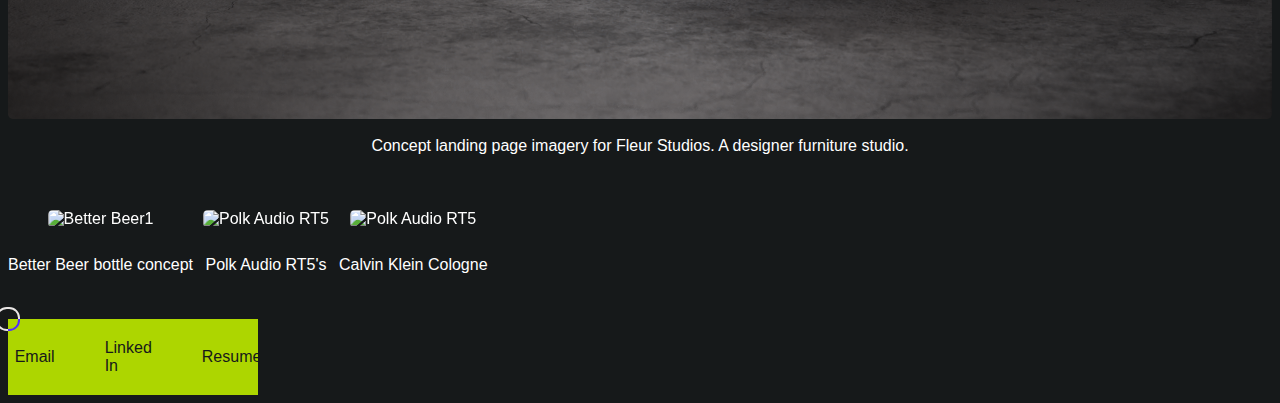
==== commit 7186871a: "reformatted in attempt to knock socks off recruiters" ====
--- a/casestudies/3dwork.html
+++ b/casestudies/3dwork.html
@@ -5,7 +5,7 @@
   <meta charset="UTF-8">
   <meta http-equiv="X-UA-Compatible" content="IE=edge">
   <meta name="viewport" content="width=device-width, initial-scale=1.0">
-  <title>Sam Peucker Design 😇</title>
+  <title>Sam Peucker Design</title>
   <link href="https://cdn.jsdelivr.net/npm/bootstrap@5.1.3/dist/css/bootstrap.min.css" rel="stylesheet"
     integrity="sha384-1BmE4kWBq78iYhFldvKuhfTAU6auU8tT94WrHftjDbrCEXSU1oBoqyl2QvZ6jIW3" crossorigin="anonymous">
   <link rel="stylesheet" href="../css/base.css">
@@ -43,9 +43,8 @@
 <body>
   <nav>
     <div id="navBody">
-      <a href="#aboutBody" class="navItem about">About</a>
-      <a href="#workBody" class="navItem work">Work</a>
-      <a href="#skillsBody" class="navItem skills">Skills</a>
+      <a href="../index.html#aboutBody" class="navItem about">About</a>
+      <a href="../index.html#workBody" class="navItem work">Work</a>
       <a href="#contactPop" data-bs-toggle="offcanvas" role="button" class="navItem accent contact">Contact</a>
     </div>
   </nav>
@@ -125,7 +124,7 @@
         Email</a>
       <a class="contactItem" href="https://www.linkedin.com/in/sam-peucker-2a1175230/" target="_blank">
         <i class="fa-brands fa-linkedin"></i>Linked In</a>
-      <a class="contactItem" href="../assets/resume2022.pdf" target="_blank">
+      <a class="contactItem" href="https://docs.google.com/viewer?url=https://docs.google.com/document/d/1vYgBaViDXwalKIRTayvMpNOciuup_YXTpPdD6XhpJzg/export?format=pdf" target="_blank">
         <i class="fa-solid fa-paperclip"></i>Resume</a>
     </div>
   </section>
--- a/css/renders.css
+++ b/css/renders.css
@@ -1,5 +1,6 @@
-html, body {
-    font-family: "HelveticaNeue-Light", "Helvetica Neue Light", "Helvetica Neue", Helvetica, Arial, "Lucida Grande", sans-serif; 
+html,
+body {
+    font-family: "HelveticaNeue-Light", "Helvetica Neue Light", "Helvetica Neue", Helvetica, Arial, "Lucida Grande", sans-serif;
     font-weight: 300;
     font-weight: 300;
     background-color: #16191A;
@@ -10,7 +11,7 @@
     box-sizing: border-box;
 }
 
-.arrow  {
+.arrow {
     padding: 20px;
 }
 
@@ -23,7 +24,7 @@
 }
 
 #renders {
-    margin: 20vh 20 vw !important; 
+    margin: 20vh 20 vw !important;
     text-align: center;
     display: flex;
     justify-content: center;
@@ -53,24 +54,23 @@
     justify-content: center;
     align-items: center;
     align-content: center;
-    
+
 }
 
 .displayHalf {
     width: 500px;
-margin: 10px;
+    margin: 10px;
+    backface-visibility: hidden;
     -webkit-backface-visibility: hidden;
     -ms-transform: translateZ(0);
-    -webkit-transform: translateZ(0); 
+    -webkit-transform: translateZ(0);
     transform: translateZ(0);
     border-radius: 0.3rem;
 }
 
 .description {
-  padding-top: 2vh;
-  padding-bottom: 5vh;
-
-    
-}
+    padding-top: 2vh;
+    padding-bottom: 5vh;
 
 
+}